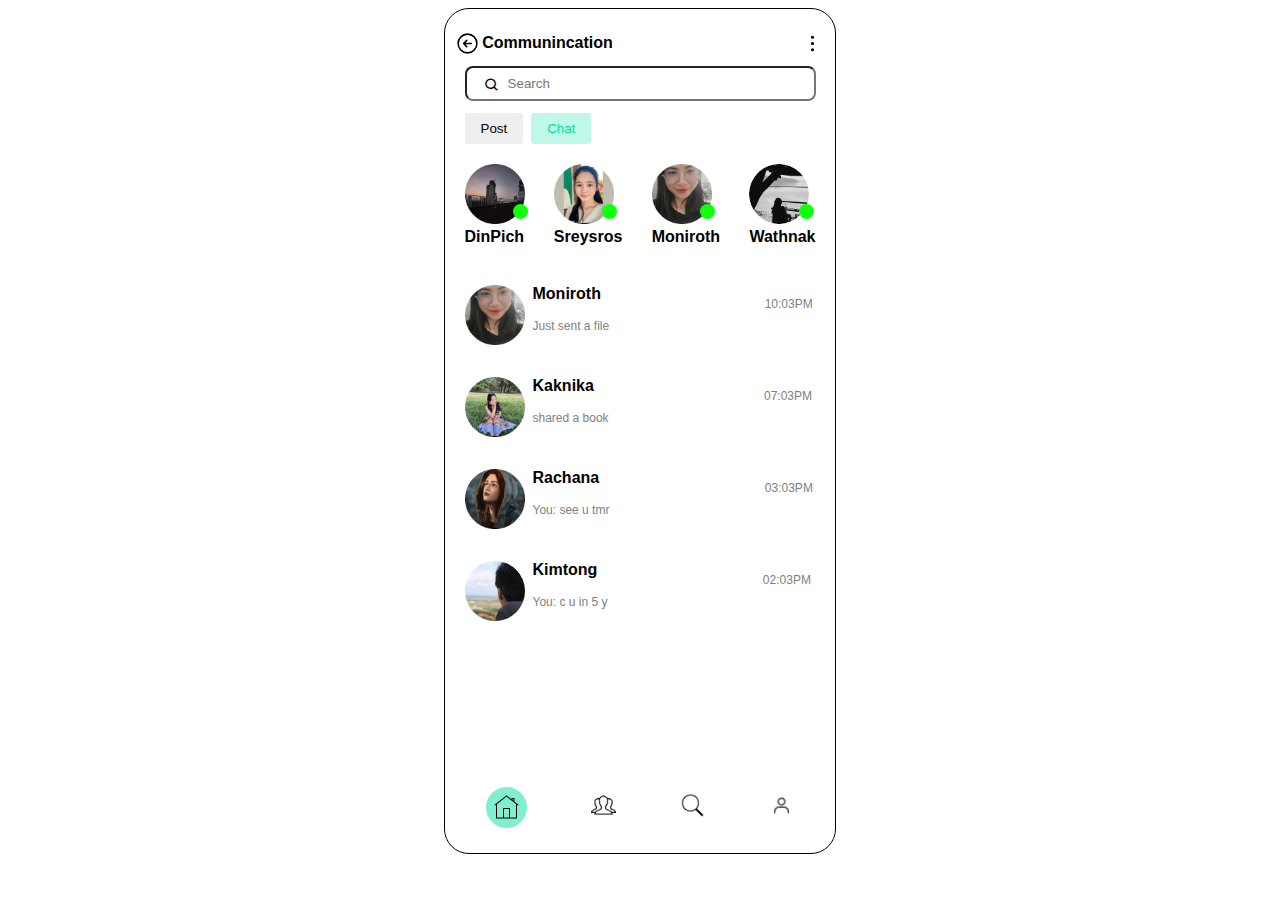
==== Web_Design_Course/public/chat.html @ c4def65f "Student-Network" ====
<!DOCTYPE html>
<html lang="en">

<head>
    <meta charset="UTF-8">
    <meta name="viewport" content="width=device-width, initial-scale=1.0">
    <title>Chat Box</title>
    <link href='https://unpkg.com/boxicons@2.1.4/css/boxicons.min.css' rel='stylesheet'>
    <link rel="stylesheet" href="asset/css/chat.css">
</head>

<body>
    <div class="container">
        <div class="upper-icon">
            <svg style="width: 25px; height:25px;  rotate: 270deg;" xmlns="http://www.w3.org/2000/svg" fill="none"
                viewBox="0 0 24 24" stroke-width="1.5" stroke="currentColor" class="w-6 h-6">
                <path stroke-linecap="round" stroke-linejoin="round"
                    d="M15 11.25l-3-3m0 0l-3 3m3-3v7.5M21 12a9 9 0 11-18 0 9 9 0 0118 0z" />
            </svg>
            <b style="position: relative; left:-25%">Communincation</b>
            <svg style="width: 25px; height:25px;" xmlns="http://www.w3.org/2000/svg" fill="none" viewBox="0 0 24 24"
                stroke-width="1.5" stroke="currentColor" class="w-6 h-6">
                <path stroke-linecap="round" stroke-linejoin="round"
                    d="M12 6.75a.75.75 0 110-1.5.75.75 0 010 1.5zM12 12.75a.75.75 0 110-1.5.75.75 0 010 1.5zM12 18.75a.75.75 0 110-1.5.75.75 0 010 1.5z" />
            </svg>
        </div>

        <input type="search" placeholder="Search">
        <i class='bx bx-search'></i>
        <div class="post-chat">
            <button class="post">Post</button>
            <button id="chatbtn" class="chat">Chat</button>
        </div>

        <div class="all-user">
            <div class="user1">
                <div
                    style="width: 15px; height: 15px; background-color: #10FF0B; border-radius: 100%; position: relative; top: 400%;; left:80%;">
                </div>
                <img style="width: 60px; height: 60px;" src="asset/image/friend_image/pich.png" alt="">
                <b>DinPich</b>
            </div>
            <div class="user1">
                <div
                    style="width: 15px; height: 15px; background-color: #10FF0B; border-radius: 100%; position: relative; top: 400%;; left:70%;">
                </div>
                <img style="width: 60px; height: 60px;" src="asset/image/friend_image/sros.png" alt="">
                <b>Sreysros</b>
            </div>
            <div class="user1">
                <div
                    style="width: 15px; height: 15px; background-color: #10FF0B; border-radius: 100%; position: relative; top: 400%;; left:70%;">
                </div>
                <img style="width: 60px; height: 60px;" src="asset/image/friend_image/niroth.png" alt="">

                <b>Moniroth</b>
            </div>
            <div class="user1">
                <div
                    style="width: 15px; height: 15px; background-color: #10FF0B; border-radius: 100%; position: relative; top: 400%;; left:75%;">
                </div>
                <img style="width: 60px; height: 60px; border-radius: 100%;" src="asset/image/friend_image/wathnak.png"
                    alt="">
                <b>Wathnak</b>
            </div>
        </div>
        <div class="allchat">


            <div class="userchat">
    
                <img style="width: 60px; height: 60px;" src="asset/image/friend_image/niroth.png" alt="">
                <div>
                    <b>Moniroth</b>
                    <p style="font-size: 12px; margin-top: 1rem; color: gray;">Just sent a file</p>
                </div>
                <p style="font-size: 12px; color: gray; margin-left: 42%;">10:03PM</p>
            </div>

            <div class="userchat">
                <img style="width: 60px; height: 60px;" src="asset/image/friend_image/lean.png" alt="">
                <div>
                    <b>Kaknika</b>
                    <p style="font-size: 12px; margin-top: 1rem; color: gray;">shared a book</p>
                </div>
                <p style="font-size: 12px; color: gray; margin-left: 42%;">07:03PM</p>
            </div>
            <div class="userchat">
                <img style="width: 60px; height: 60px;" src="asset/image/friend_image/rachana.png" alt="">
                <div>
                    <b>Rachana</b>
                    <p style="font-size: 12px; margin-top: 1rem; color: gray;">You: see u tmr</p>
                </div>
                <p style="font-size: 12px; color: gray; margin-left: 42%;">03:03PM</p>
            </div>
            <div class="userchat">
                <img style="width: 60px; height: 60px; border-radius: 100%;" src="asset/image/friend_image/tong.png" alt="">
                <div>
                    <b>Kimtong</b>
                    <p style="font-size: 12px; margin-top: 1rem; color: gray;">You: c u in 5 y</p>
                </div>
                <p style="font-size: 12px; color: gray; margin-left: 42%;">02:03PM</p>
            </div>
        </div>

        <nav class="bottom__navbar">

            <div class="nav__container">
                <div class="active__nav"><img style="width: 25px; height: 25px;" src="asset/image/home.png" alt="">
                </div>
                <div id="friendbtn"><img style="width: 25px; height: 25px;" src="asset/image/communicate_menu.png"
                        alt="">
                </div>
                <div><img style="width: 25px; height: 25px;" src="asset/image/search_menu.png" alt=""> </div>
                <div id="userprofilebtn"><img style="width: 25px; height: 25px;" src="asset/image/profile_menu.png"
                        alt="">
                </div>
            </div>
        </nav>
    </div>


</body>
<script>
    friendbtn.addEventListener('click', function () {
        window.location.href = 'friend.html';
    });

    const userprofilebtn = document.getElementById('userprofilebtn');
    userprofilebtn.addEventListener('click', function () {
        window.location.href = 'user.html';
    });



</script>

</html>
---- Web_Design_Course/public/asset/css/chat.css ----
body {
    font-family: "Inter", sans-serif;
  }
  
  .container {
    display: flex;
    flex-direction: column;
    width: 390px;
    height: 844px;
    margin: auto;
    border: 1px solid black;
    border-radius: 25px;
   overflow:hidden;
  }
  

  .upper-icon {
    margin-top: 3%;
    display: flex;
    justify-content: space-between;
    align-items: center;
  }
  
  .upper-icon img:first-child{
    margin-left: 0; 
  }
  
  .upper-icon img:last-child {
    margin-right: 0;
  }
  .upper-icon{
    padding: 10px;
  
  }
  
  .upper-icon img{
    height: 20px;
  }
input{
    margin: 0 5% 0 5%;
    padding: 0.5rem;
    border-radius: 0.5rem;
}
input::placeholder{
    position: relative;
    left: 10%;
  }
  i{
    margin: -6% 5% 0 10%;
  }

  .post-chat{
    padding-top: 5%;
    padding-left: 5%;
    display: flex;
    gap: 0.5rem;

  }


  .chat{
    color: #00dfa2;
    border-radius: 5px;
background: rgba(0, 223, 162, 0.25);
  }
 .post, .chat{
    padding: 0.5rem 1rem;
    border: none;
    border-radius: 0.2rem;
  }

.post:hover, .chat:hover{
    color: #00dfa2;
    border-radius: 5px;
background: rgba(0, 223, 162, 0.25);
}
.user1{
    gap: .3rem;
    display: grid;
  
}
 .all-user{

    margin: 0 5% 0 5%;
    display: flex;
   justify-content: space-between;
}
.allchat{
    display: grid;
    margin: 10% 0;
    gap: 2rem;
}
.userchat{

    display: flex;
   align-items: start;
    gap: 0.5rem;
    margin: 0 5%;
}

.active__nav{
    background-color: rgba(0, 223, 162, 0.50);
    border-radius: 100%;
    padding: .5rem;
    display: flex;
    align-items: center;
    justify-content: center;}

    .nav__container{
        display: flex;
        gap: 4rem;
        align-items:center;
        justify-content: center;
        margin: 0 5% 0 5%;
        border-radius: .5rem; 
      }
    
      .bottom__navbar{
        position: relative;
        top: 15%;
    margin: 0 5% 0 5%;
        display: flex;
        justify-content: center;
        align-items:center;
      }
    
    
      #friendbtn:hover, #userprofilebtn:hover{
        background-color: rgba(0, 223, 162, 0.50);
        border-radius: 100%;
      padding: .5rem;
      display: flex;
      align-items: center;
      justify-content: center;}
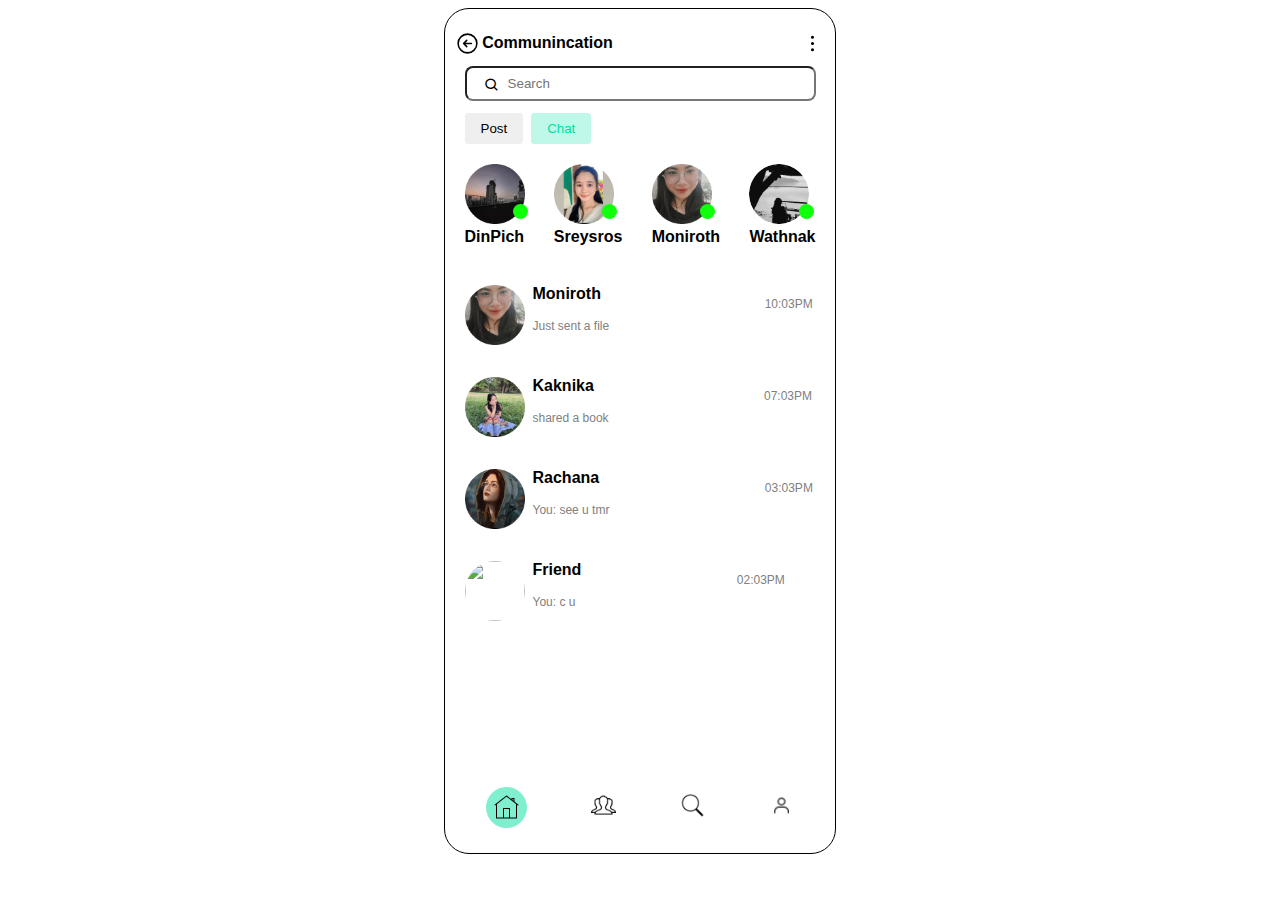
==== commit 731943c3: "modified some code" ====
--- a/Web_Design_Course/public/chat.html
+++ b/Web_Design_Course/public/chat.html
@@ -96,8 +96,8 @@
             <div class="userchat">
                 <img style="width: 60px; height: 60px; border-radius: 100%;" src="asset/image/friend_image/tong.png" alt="">
                 <div>
-                    <b>Kimtong</b>
-                    <p style="font-size: 12px; margin-top: 1rem; color: gray;">You: c u in 5 y</p>
+                    <b>Friend</b>
+                    <p style="font-size: 12px; margin-top: 1rem; color: gray;">You: c u </p>
                 </div>
                 <p style="font-size: 12px; color: gray; margin-left: 42%;">02:03PM</p>
             </div>
